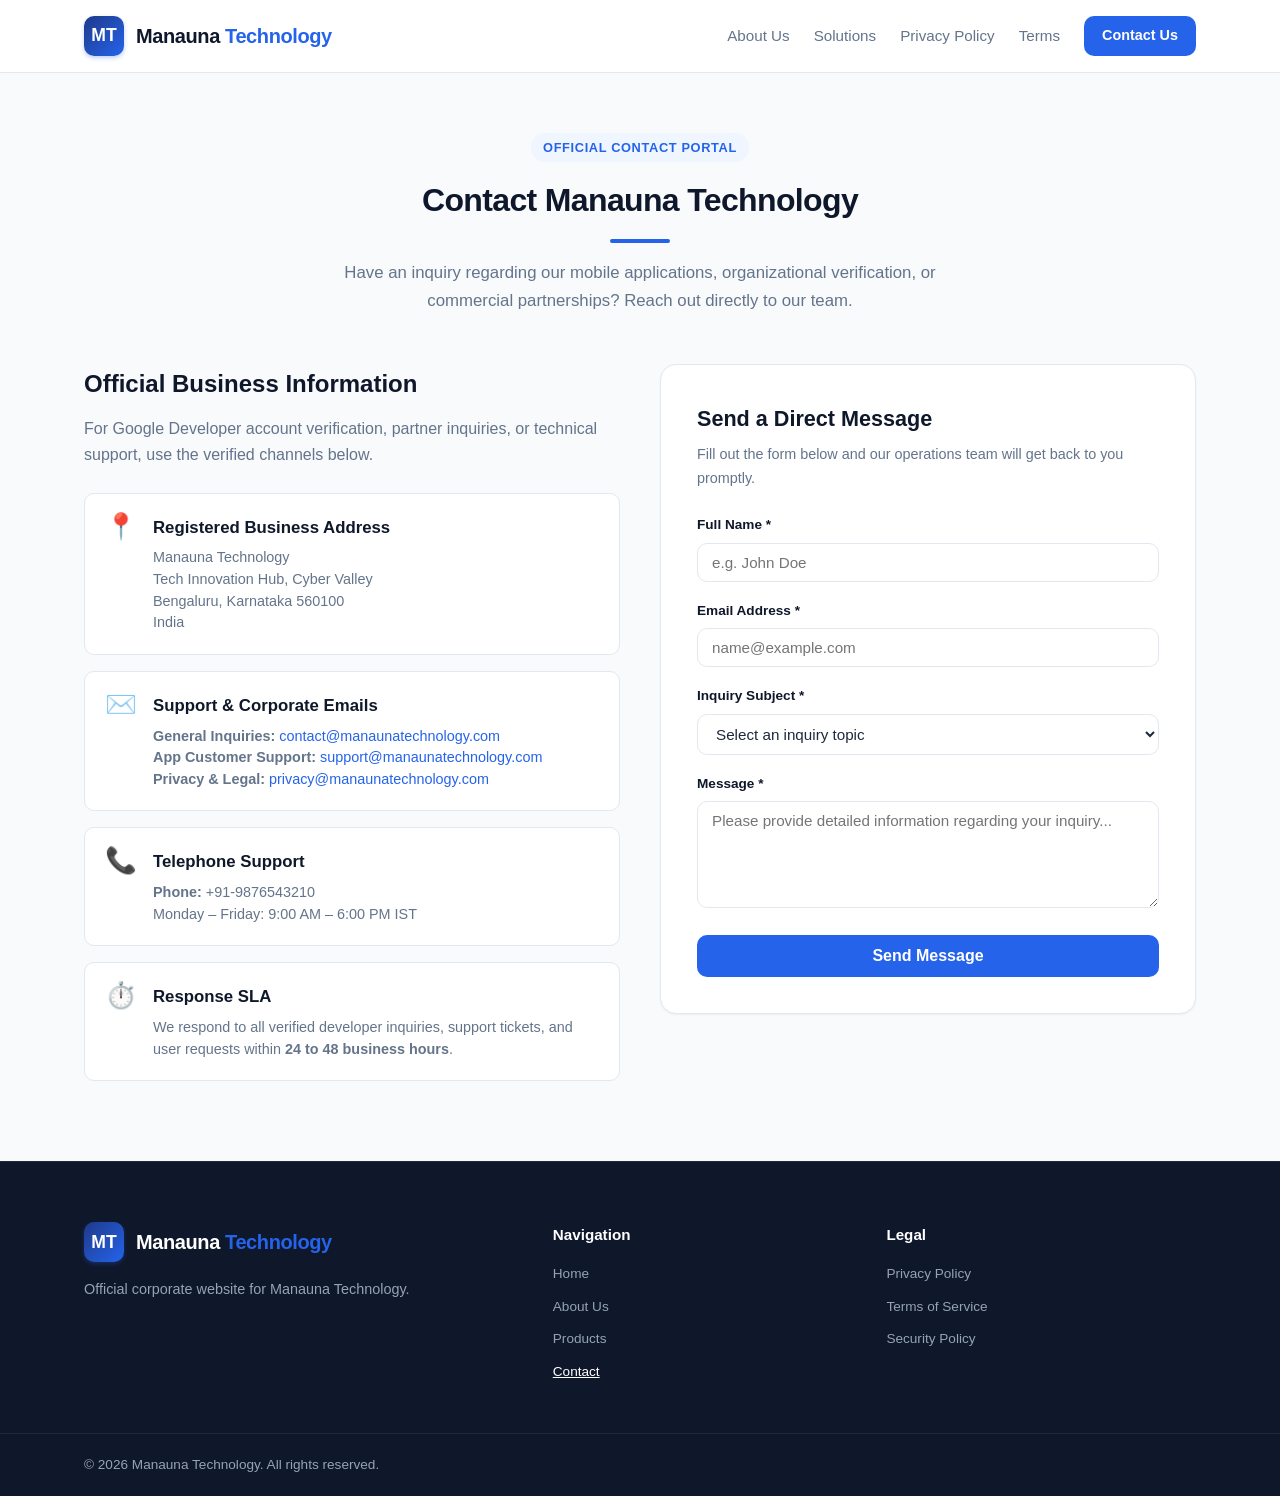
==== contact.html @ 19953732 "Initial commit: Manauna Technology official website with Google Organization verification files" ====
<!DOCTYPE html>
<html lang="en">
<head>
  <meta charset="UTF-8">
  <meta name="viewport" content="width=device-width, initial-scale=1.0">
  <meta http-equiv="X-UA-Compatible" content="IE=edge">
  <title>Contact Us - Manauna Technology</title>
  <meta name="description" content="Get in touch with Manauna Technology. Official organization address, support email, telephone, and business inquiry form.">
  <link rel="canonical" href="https://manojcse90.github.io/manauna-technology/contact.html">
  <link rel="stylesheet" href="css/style.css">

  <script type="application/ld+json">
  {
    "@context": "https://schema.org",
    "@type": "ContactPage",
    "mainEntity": {
      "@type": "Organization",
      "name": "Manauna Technology",
      "legalName": "Manauna Technology",
      "telephone": "+91-9876543210",
      "email": "contact@manaunatechnology.com",
      "address": {
        "@type": "PostalAddress",
        "streetAddress": "Tech Innovation Hub, Cyber Valley",
        "addressLocality": "Bengaluru",
        "addressRegion": "Karnataka",
        "postalCode": "560100",
        "addressCountry": "IN"
      }
    }
  }
  </script>
</head>
<body>
  <!-- Header -->
  <header class="navbar">
    <div class="container nav-container">
      <a href="index.html" class="brand-logo">
        <div class="logo-mark">MT</div>
        <div class="brand-name">Manauna <span>Technology</span></div>
      </a>
      <button class="nav-toggle" id="navToggle" aria-label="Toggle navigation">
        <span class="hamburger"></span>
      </button>
      <nav class="nav-menu" id="navMenu">
        <a href="index.html#about" class="nav-link">About Us</a>
        <a href="index.html#solutions" class="nav-link">Solutions</a>
        <a href="privacy.html" class="nav-link">Privacy Policy</a>
        <a href="terms.html" class="nav-link">Terms</a>
        <a href="contact.html" class="nav-btn active">Contact Us</a>
      </nav>
    </div>
  </header>

  <main class="page-content">
    <div class="container">
      <div class="section-header text-center">
        <span class="badge">Official Contact Portal</span>
        <h1 class="section-title">Contact Manauna Technology</h1>
        <div class="title-underline"></div>
        <p class="section-subtitle">
          Have an inquiry regarding our mobile applications, organizational verification, or commercial partnerships? Reach out directly to our team.
        </p>
      </div>

      <div class="contact-layout">
        <!-- Contact Details Column -->
        <div class="contact-info-panel">
          <h2>Official Business Information</h2>
          <p class="contact-desc">
            For Google Developer account verification, partner inquiries, or technical support, use the verified channels below.
          </p>

          <div class="contact-card-list">
            <div class="contact-card">
              <div class="contact-icon">📍</div>
              <div>
                <h4>Registered Business Address</h4>
                <p>Manauna Technology</p>
                <p>Tech Innovation Hub, Cyber Valley</p>
                <p>Bengaluru, Karnataka 560100</p>
                <p>India</p>
              </div>
            </div>

            <div class="contact-card">
              <div class="contact-icon">✉️</div>
              <div>
                <h4>Support & Corporate Emails</h4>
                <p><strong>General Inquiries:</strong> <a href="mailto:contact@manaunatechnology.com">contact@manaunatechnology.com</a></p>
                <p><strong>App Customer Support:</strong> <a href="mailto:support@manaunatechnology.com">support@manaunatechnology.com</a></p>
                <p><strong>Privacy & Legal:</strong> <a href="mailto:privacy@manaunatechnology.com">privacy@manaunatechnology.com</a></p>
              </div>
            </div>

            <div class="contact-card">
              <div class="contact-icon">📞</div>
              <div>
                <h4>Telephone Support</h4>
                <p><strong>Phone:</strong> +91-9876543210</p>
                <p class="text-muted">Monday – Friday: 9:00 AM – 6:00 PM IST</p>
              </div>
            </div>

            <div class="contact-card">
              <div class="contact-icon">⏱️</div>
              <div>
                <h4>Response SLA</h4>
                <p>We respond to all verified developer inquiries, support tickets, and user requests within <strong>24 to 48 business hours</strong>.</p>
              </div>
            </div>
          </div>
        </div>

        <!-- Contact Form Column -->
        <div class="contact-form-panel">
          <div class="form-container">
            <h3>Send a Direct Message</h3>
            <p>Fill out the form below and our operations team will get back to you promptly.</p>
            
            <form id="contactForm" onsubmit="handleContactSubmit(event)">
              <div class="form-group">
                <label for="fullName">Full Name *</label>
                <input type="text" id="fullName" name="fullName" required placeholder="e.g. John Doe">
              </div>

              <div class="form-group">
                <label for="emailAddress">Email Address *</label>
                <input type="email" id="emailAddress" name="emailAddress" required placeholder="name@example.com">
              </div>

              <div class="form-group">
                <label for="subject">Inquiry Subject *</label>
                <select id="subject" name="subject" required>
                  <option value="" disabled selected>Select an inquiry topic</option>
                  <option value="developer-support">App & Product Support</option>
                  <option value="org-verification">Organization & Verification Inquiries</option>
                  <option value="privacy-request">Privacy / Data Deletion Request</option>
                  <option value="partnership">Business Partnership</option>
                  <option value="other">Other</option>
                </select>
              </div>

              <div class="form-group">
                <label for="message">Message *</label>
                <textarea id="message" name="message" rows="5" required placeholder="Please provide detailed information regarding your inquiry..."></textarea>
              </div>

              <button type="submit" class="btn btn-primary btn-block" id="submitBtn">Send Message</button>
              <div id="formFeedback" class="form-feedback"></div>
            </form>
          </div>
        </div>
      </div>
    </div>
  </main>

  <!-- Footer -->
  <footer class="footer">
    <div class="container footer-container">
      <div class="footer-brand">
        <div class="brand-logo">
          <div class="logo-mark">MT</div>
          <div class="brand-name">Manauna <span>Technology</span></div>
        </div>
        <p class="footer-desc">
          Official corporate website for Manauna Technology.
        </p>
      </div>
      <div class="footer-links">
        <div class="link-col">
          <h4>Navigation</h4>
          <a href="index.html">Home</a>
          <a href="index.html#about">About Us</a>
          <a href="index.html#solutions">Products</a>
          <a href="contact.html" class="active">Contact</a>
        </div>
        <div class="link-col">
          <h4>Legal</h4>
          <a href="privacy.html">Privacy Policy</a>
          <a href="terms.html">Terms of Service</a>
          <a href="security.html">Security Policy</a>
        </div>
      </div>
    </div>
    <div class="footer-bottom">
      <div class="container footer-bottom-inner">
        <p>&copy; 2026 Manauna Technology. All rights reserved.</p>
      </div>
    </div>
  </footer>

  <script src="js/main.js"></script>
</body>
</html>
---- css/style.css ----
/* ==========================================================================
   Manauna Technology - Enterprise Corporate Stylesheet
   Modern, Clean, High-Trust Responsive UI for Google Organization Verification
   ========================================================================== */

:root {
  --primary: #2563eb;
  --primary-hover: #1d4ed8;
  --primary-light: #eff6ff;
  --primary-dark: #1e40af;
  --secondary: #0f172a;
  --accent: #38bdf8;
  --text-main: #1e293b;
  --text-muted: #64748b;
  --text-light: #94a3b8;
  --bg-page: #f8fafc;
  --bg-card: #ffffff;
  --border-color: #e2e8f0;
  --border-focus: #93c5fd;
  --success: #10b981;
  --font-sans: -apple-system, BlinkMacSystemFont, "Segoe UI", Roboto, "Helvetica Neue", Arial, sans-serif;
  --shadow-sm: 0 1px 2px 0 rgba(0, 0, 0, 0.05);
  --shadow-md: 0 4px 6px -1px rgba(0, 0, 0, 0.1), 0 2px 4px -1px rgba(0, 0, 0, 0.06);
  --shadow-lg: 0 10px 15px -3px rgba(0, 0, 0, 0.1), 0 4px 6px -2px rgba(0, 0, 0, 0.05);
  --radius-sm: 6px;
  --radius-md: 10px;
  --radius-lg: 16px;
  --radius-full: 9999px;
  --transition: all 0.2s cubic-bezier(0.4, 0, 0.2, 1);
}

*, *::before, *::after {
  box-sizing: border-box;
  margin: 0;
  padding: 0;
}

body {
  font-family: var(--font-sans);
  background-color: var(--bg-page);
  color: var(--text-main);
  line-height: 1.65;
  -webkit-font-smoothing: antialiased;
}

a {
  color: var(--primary);
  text-decoration: none;
  transition: var(--transition);
}

a:hover {
  color: var(--primary-hover);
  text-decoration: underline;
}

img {
  max-width: 100%;
  display: block;
}

.container {
  width: 100%;
  max-width: 1160px;
  margin: 0 auto;
  padding: 0 24px;
}

/* ==========================================================================
   Header & Navbar
   ========================================================================== */
.navbar {
  position: sticky;
  top: 0;
  z-index: 100;
  background-color: rgba(255, 255, 255, 0.95);
  backdrop-filter: blur(8px);
  border-bottom: 1px solid var(--border-color);
  padding: 16px 0;
}

.nav-container {
  display: flex;
  align-items: center;
  justify-content: space-between;
}

.brand-logo {
  display: flex;
  align-items: center;
  gap: 12px;
  text-decoration: none;
}

.logo-mark {
  width: 40px;
  height: 40px;
  background: linear-gradient(135deg, #1e3a8a 0%, #2563eb 100%);
  color: #ffffff;
  font-weight: 800;
  font-size: 1.1rem;
  display: flex;
  align-items: center;
  justify-content: center;
  border-radius: var(--radius-md);
  box-shadow: 0 2px 4px rgba(37, 99, 235, 0.3);
}

.brand-name {
  font-size: 1.25rem;
  font-weight: 700;
  color: var(--secondary);
  letter-spacing: -0.02em;
}

.brand-name span {
  color: var(--primary);
  font-weight: 600;
}

.nav-menu {
  display: flex;
  align-items: center;
  gap: 24px;
}

.nav-link {
  font-size: 0.95rem;
  font-weight: 500;
  color: var(--text-muted);
}

.nav-link:hover, .nav-link.active {
  color: var(--primary);
  text-decoration: none;
}

.nav-btn {
  display: inline-flex;
  align-items: center;
  padding: 8px 18px;
  border-radius: var(--radius-md);
  background-color: var(--primary);
  color: #ffffff !important;
  font-weight: 600;
  font-size: 0.9rem;
  text-decoration: none !important;
  transition: var(--transition);
}

.nav-btn:hover {
  background-color: var(--primary-hover);
  box-shadow: var(--shadow-sm);
}

.nav-toggle {
  display: none;
  background: none;
  border: none;
  cursor: pointer;
  padding: 8px;
}

.hamburger {
  display: block;
  width: 24px;
  height: 2px;
  background-color: var(--secondary);
  position: relative;
  transition: var(--transition);
}

.hamburger::before, .hamburger::after {
  content: '';
  position: absolute;
  width: 24px;
  height: 2px;
  background-color: var(--secondary);
  left: 0;
  transition: var(--transition);
}

.hamburger::before { top: -6px; }
.hamburger::after { bottom: -6px; }

/* ==========================================================================
   Hero Section
   ========================================================================== */
.hero-section {
  padding: 80px 0 60px;
  background: linear-gradient(180deg, #ffffff 0%, #f1f5f9 100%);
  border-bottom: 1px solid var(--border-color);
  text-align: center;
}

.hero-container {
  max-width: 840px;
}

.hero-badge {
  display: inline-block;
  padding: 6px 16px;
  background-color: var(--primary-light);
  color: var(--primary-dark);
  font-size: 0.85rem;
  font-weight: 600;
  border-radius: var(--radius-full);
  margin-bottom: 20px;
  border: 1px solid rgba(37, 99, 235, 0.2);
}

.hero-title {
  font-size: 2.75rem;
  font-weight: 800;
  line-height: 1.2;
  letter-spacing: -0.03em;
  color: var(--secondary);
  margin-bottom: 20px;
}

.hero-subtitle {
  font-size: 1.15rem;
  color: var(--text-muted);
  line-height: 1.6;
  margin-bottom: 32px;
}

.hero-actions {
  display: flex;
  justify-content: center;
  gap: 16px;
  margin-bottom: 40px;
}

.btn {
  display: inline-flex;
  align-items: center;
  justify-content: center;
  padding: 12px 26px;
  font-size: 1rem;
  font-weight: 600;
  border-radius: var(--radius-md);
  cursor: pointer;
  border: none;
  transition: var(--transition);
  text-decoration: none !important;
}

.btn-primary {
  background-color: var(--primary);
  color: #ffffff;
}

.btn-primary:hover {
  background-color: var(--primary-hover);
  box-shadow: var(--shadow-md);
}

.btn-secondary {
  background-color: #ffffff;
  color: var(--secondary);
  border: 1px solid var(--border-color);
}

.btn-secondary:hover {
  background-color: #f8fafc;
  border-color: #cbd5e1;
}

.btn-outline {
  background-color: transparent;
  color: #ffffff;
  border: 1px solid rgba(255, 255, 255, 0.4);
}

.btn-outline:hover {
  background-color: rgba(255, 255, 255, 0.1);
  border-color: #ffffff;
}

.btn-block {
  width: 100%;
}

.trust-strip {
  display: flex;
  flex-wrap: wrap;
  justify-content: center;
  gap: 24px;
  padding-top: 24px;
  border-top: 1px solid var(--border-color);
}

.trust-item {
  font-size: 0.9rem;
  font-weight: 500;
  color: var(--text-muted);
  display: flex;
  align-items: center;
  gap: 6px;
}

.check-icon {
  color: var(--success);
  font-weight: bold;
}

/* ==========================================================================
   Sections General
   ========================================================================== */
.section {
  padding: 80px 0;
}

.section-header {
  text-align: center;
  max-width: 680px;
  margin: 0 auto 50px;
}

.section-title {
  font-size: 2rem;
  font-weight: 700;
  letter-spacing: -0.02em;
  color: var(--secondary);
  margin-bottom: 12px;
}

.title-underline {
  width: 60px;
  height: 4px;
  background-color: var(--primary);
  border-radius: 2px;
  margin: 0 auto 16px;
}

.section-subtitle {
  font-size: 1.05rem;
  color: var(--text-muted);
}

/* ==========================================================================
   About Section & Corporate Facts
   ========================================================================== */
.about-grid {
  display: grid;
  grid-template-columns: repeat(auto-fit, minmax(300px, 1fr));
  gap: 24px;
  margin-bottom: 40px;
}

.about-card {
  background-color: var(--bg-card);
  padding: 32px 24px;
  border-radius: var(--radius-lg);
  border: 1px solid var(--border-color);
  box-shadow: var(--shadow-sm);
  transition: var(--transition);
}

.about-card:hover {
  transform: translateY(-2px);
  box-shadow: var(--shadow-md);
}

.card-icon {
  font-size: 2.2rem;
  margin-bottom: 16px;
}

.about-card h3 {
  font-size: 1.25rem;
  font-weight: 700;
  color: var(--secondary);
  margin-bottom: 10px;
}

.about-card p {
  color: var(--text-muted);
  font-size: 0.95rem;
}

.corporate-info-box {
  background: #ffffff;
  border: 1px solid var(--border-color);
  border-left: 5px solid var(--primary);
  border-radius: var(--radius-md);
  padding: 32px;
  box-shadow: var(--shadow-sm);
}

.corporate-info-box h3 {
  font-size: 1.3rem;
  color: var(--secondary);
  margin-bottom: 20px;
}

.info-columns {
  display: grid;
  grid-template-columns: repeat(auto-fit, minmax(280px, 1fr));
  gap: 16px;
}

.info-item {
  display: flex;
  flex-direction: column;
  gap: 4px;
}

.info-label {
  font-size: 0.8rem;
  text-transform: uppercase;
  letter-spacing: 0.05em;
  font-weight: 700;
  color: var(--text-light);
}

.info-value {
  font-size: 0.95rem;
  font-weight: 500;
  color: var(--secondary);
}

/* ==========================================================================
   Solutions & Products
   ========================================================================== */
.solutions-section {
  background-color: #ffffff;
  border-top: 1px solid var(--border-color);
  border-bottom: 1px solid var(--border-color);
}

.products-grid {
  display: grid;
  grid-template-columns: repeat(auto-fit, minmax(320px, 1fr));
  gap: 28px;
}

.product-card {
  position: relative;
  background-color: var(--bg-page);
  padding: 36px 28px;
  border-radius: var(--radius-lg);
  border: 1px solid var(--border-color);
  display: flex;
  flex-direction: column;
}

.product-badge {
  position: absolute;
  top: 18px;
  right: 18px;
  background-color: var(--primary-light);
  color: var(--primary-dark);
  font-size: 0.75rem;
  font-weight: 700;
  text-transform: uppercase;
  letter-spacing: 0.05em;
  padding: 4px 10px;
  border-radius: var(--radius-full);
}

.product-icon {
  font-size: 2.2rem;
  margin-bottom: 16px;
}

.product-card h3 {
  font-size: 1.35rem;
  color: var(--secondary);
  margin-bottom: 12px;
}

.product-card p {
  color: var(--text-muted);
  font-size: 0.95rem;
  margin-bottom: 20px;
  flex-grow: 1;
}

.product-features {
  list-style: none;
  border-top: 1px solid var(--border-color);
  padding-top: 16px;
}

.product-features li {
  font-size: 0.9rem;
  color: var(--text-main);
  margin-bottom: 6px;
  position: relative;
  padding-left: 20px;
}

.product-features li::before {
  content: '✓';
  position: absolute;
  left: 0;
  color: var(--success);
  font-weight: bold;
}

/* ==========================================================================
   Compliance & Trust Section
   ========================================================================== */
.compliance-grid {
  display: grid;
  grid-template-columns: repeat(auto-fit, minmax(260px, 1fr));
  gap: 24px;
}

.compliance-item {
  background-color: #ffffff;
  padding: 28px 24px;
  border-radius: var(--radius-md);
  border: 1px solid var(--border-color);
}

.compliance-item h4 {
  font-size: 1.1rem;
  color: var(--secondary);
  margin-bottom: 10px;
}

.compliance-item p {
  font-size: 0.9rem;
  color: var(--text-muted);
  line-height: 1.6;
}

/* ==========================================================================
   CTA Section
   ========================================================================== */
.cta-section {
  background: linear-gradient(135deg, #0f172a 0%, #1e293b 100%);
  color: #ffffff;
  padding: 70px 0;
  text-align: center;
}

.cta-container h2 {
  font-size: 2.25rem;
  font-weight: 700;
  margin-bottom: 14px;
}

.cta-container p {
  font-size: 1.1rem;
  color: #94a3b8;
  max-width: 600px;
  margin: 0 auto 30px;
}

.cta-buttons {
  display: flex;
  justify-content: center;
  gap: 16px;
}

/* ==========================================================================
   Legal Pages Styling (Privacy, Terms, Security)
   ========================================================================== */
.page-content {
  padding: 60px 0 80px;
}

.legal-container {
  max-width: 860px;
}

.legal-header {
  margin-bottom: 40px;
  padding-bottom: 24px;
  border-bottom: 1px solid var(--border-color);
}

.badge {
  display: inline-block;
  font-size: 0.8rem;
  font-weight: 700;
  text-transform: uppercase;
  letter-spacing: 0.05em;
  padding: 4px 12px;
  background-color: var(--primary-light);
  color: var(--primary);
  border-radius: var(--radius-full);
  margin-bottom: 12px;
}

.legal-header h1 {
  font-size: 2.5rem;
  color: var(--secondary);
  margin-bottom: 8px;
}

.last-updated {
  color: var(--text-light);
  font-size: 0.9rem;
  margin-bottom: 16px;
}

.legal-intro {
  font-size: 1.1rem;
  color: var(--text-muted);
}

.legal-body {
  background-color: #ffffff;
  padding: 40px;
  border-radius: var(--radius-lg);
  border: 1px solid var(--border-color);
  box-shadow: var(--shadow-sm);
}

.legal-section {
  margin-bottom: 36px;
}

.legal-section:last-child {
  margin-bottom: 0;
}

.legal-section h2 {
  font-size: 1.4rem;
  color: var(--secondary);
  margin-bottom: 14px;
  padding-bottom: 6px;
  border-bottom: 1px solid #f1f5f9;
}

.legal-section p {
  color: var(--text-main);
  font-size: 0.95rem;
  margin-bottom: 14px;
}

.legal-section ul {
  margin: 0 0 16px 20px;
}

.legal-section li {
  color: var(--text-main);
  font-size: 0.95rem;
  margin-bottom: 8px;
}

.highlight-box, .compliance-highlight, .action-card, .contact-box {
  background-color: var(--bg-page);
  padding: 20px;
  border-radius: var(--radius-md);
  border: 1px solid var(--border-color);
  margin: 16px 0;
  font-size: 0.95rem;
}

.compliance-highlight {
  border-left: 4px solid var(--primary);
  background-color: var(--primary-light);
  color: var(--primary-dark);
}

.compliance-highlight p {
  color: var(--primary-dark);
  margin: 0;
  font-weight: 500;
}

.action-card {
  border-left: 4px solid var(--success);
}

.action-card h3 {
  font-size: 1.1rem;
  margin-bottom: 8px;
  color: var(--secondary);
}

/* ==========================================================================
   Contact Page Layout
   ========================================================================== */
.contact-layout {
  display: grid;
  grid-template-columns: 1fr 1fr;
  gap: 40px;
  margin-top: 40px;
}

.contact-info-panel h2 {
  font-size: 1.5rem;
  color: var(--secondary);
  margin-bottom: 12px;
}

.contact-desc {
  color: var(--text-muted);
  margin-bottom: 24px;
}

.contact-card-list {
  display: flex;
  flex-direction: column;
  gap: 16px;
}

.contact-card {
  background-color: #ffffff;
  padding: 20px;
  border-radius: var(--radius-md);
  border: 1px solid var(--border-color);
  display: flex;
  gap: 16px;
  align-items: flex-start;
}

.contact-icon {
  font-size: 1.6rem;
  line-height: 1;
}

.contact-card h4 {
  font-size: 1.05rem;
  color: var(--secondary);
  margin-bottom: 6px;
}

.contact-card p {
  font-size: 0.9rem;
  color: var(--text-muted);
  line-height: 1.5;
}

.form-container {
  background-color: #ffffff;
  padding: 36px;
  border-radius: var(--radius-lg);
  border: 1px solid var(--border-color);
  box-shadow: var(--shadow-sm);
}

.form-container h3 {
  font-size: 1.35rem;
  color: var(--secondary);
  margin-bottom: 6px;
}

.form-container > p {
  font-size: 0.9rem;
  color: var(--text-muted);
  margin-bottom: 24px;
}

.form-group {
  margin-bottom: 18px;
}

.form-group label {
  display: block;
  font-size: 0.85rem;
  font-weight: 600;
  color: var(--secondary);
  margin-bottom: 6px;
}

.form-group input,
.form-group select,
.form-group textarea {
  width: 100%;
  padding: 10px 14px;
  border: 1px solid var(--border-color);
  border-radius: var(--radius-md);
  font-family: inherit;
  font-size: 0.95rem;
  color: var(--text-main);
  background-color: #ffffff;
  transition: var(--transition);
}

.form-group input:focus,
.form-group select:focus,
.form-group textarea:focus {
  outline: none;
  border-color: var(--primary);
  box-shadow: 0 0 0 3px rgba(37, 99, 235, 0.15);
}

.form-feedback {
  margin-top: 16px;
  padding: 12px;
  border-radius: var(--radius-md);
  font-size: 0.9rem;
  display: none;
}

.form-feedback.success {
  display: block;
  background-color: #ecfdf5;
  color: #065f46;
  border: 1px solid #a7f3d0;
}

/* ==========================================================================
   Footer
   ========================================================================== */
.footer {
  background-color: var(--secondary);
  color: #94a3b8;
  padding: 60px 0 0;
  border-top: 1px solid #1e293b;
}

.footer-container {
  display: grid;
  grid-template-columns: 1.6fr 2.4fr;
  gap: 40px;
  padding-bottom: 40px;
}

.footer-brand .brand-logo {
  margin-bottom: 16px;
}

.footer-brand .brand-name {
  color: #ffffff;
}

.footer-desc {
  font-size: 0.9rem;
  line-height: 1.6;
  margin-bottom: 20px;
  max-width: 360px;
}

.footer-contact-brief p {
  font-size: 0.85rem;
  margin-bottom: 4px;
}

.footer-links {
  display: grid;
  grid-template-columns: repeat(auto-fit, minmax(140px, 1fr));
  gap: 24px;
}

.link-col h4 {
  font-size: 0.95rem;
  font-weight: 600;
  color: #ffffff;
  margin-bottom: 16px;
}

.link-col a {
  display: block;
  font-size: 0.85rem;
  color: #94a3b8;
  margin-bottom: 10px;
  text-decoration: none;
}

.link-col a:hover, .link-col a.active {
  color: #ffffff;
  text-decoration: underline;
}

.footer-bottom {
  border-top: 1px solid #1e293b;
  padding: 20px 0;
  font-size: 0.85rem;
}

.footer-bottom-inner {
  display: flex;
  justify-content: space-between;
  align-items: center;
  flex-wrap: wrap;
  gap: 12px;
}

/* ==========================================================================
   Responsive Breakpoints
   ========================================================================== */
@media (max-width: 900px) {
  .hero-title {
    font-size: 2.2rem;
  }
  .contact-layout {
    grid-template-columns: 1fr;
  }
  .footer-container {
    grid-template-columns: 1fr;
  }
}

@media (max-width: 768px) {
  .nav-menu {
    position: absolute;
    top: 100%;
    left: 0;
    right: 0;
    background-color: #ffffff;
    flex-direction: column;
    padding: 24px;
    gap: 16px;
    border-bottom: 1px solid var(--border-color);
    box-shadow: var(--shadow-lg);
    display: none;
  }
  
  .nav-menu.active {
    display: flex;
  }
  
  .nav-toggle {
    display: block;
  }
  
  .hero-section {
    padding: 50px 0 40px;
  }
  
  .hero-title {
    font-size: 1.85rem;
  }
  
  .legal-body {
    padding: 24px 16px;
  }
  
  .corporate-info-box {
    padding: 20px;
  }
}
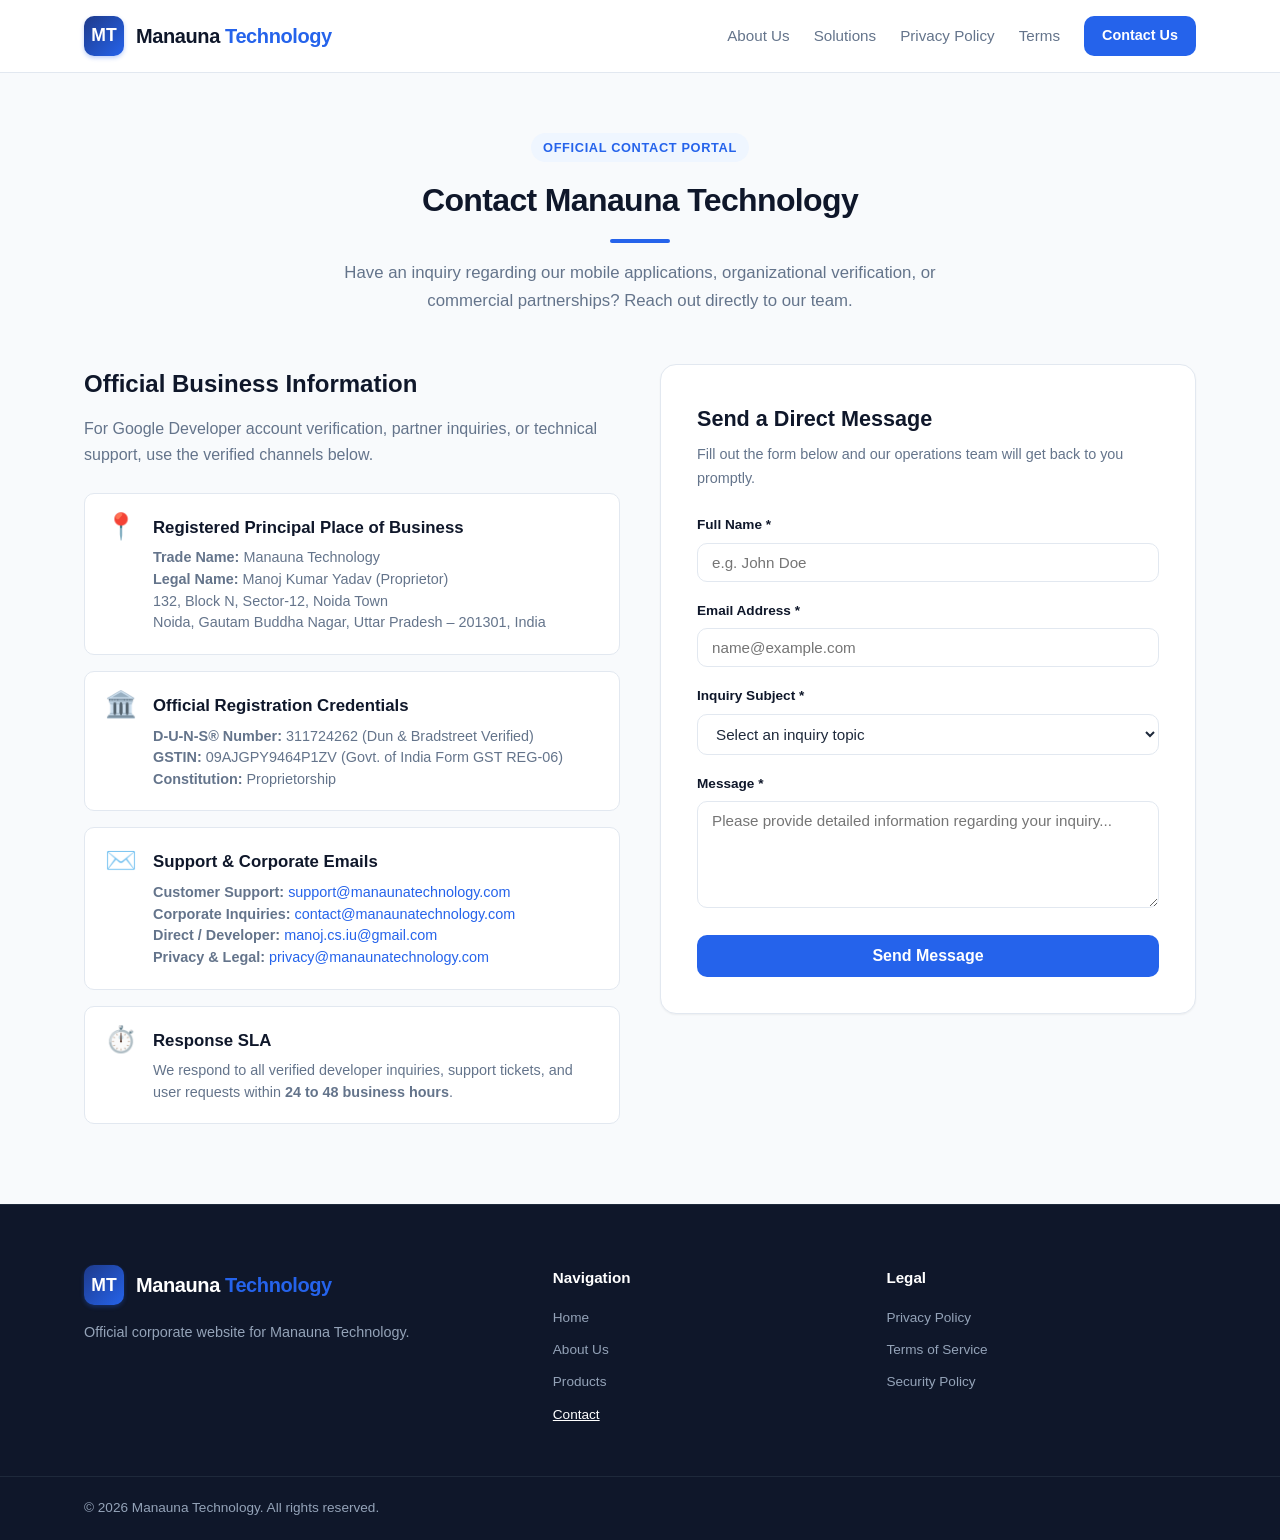
==== commit ca4fad22: "Update official legal details: GSTIN 09AJGPY9464P1ZV, D-U-N-S 311724262, and registered Noida addres" ====
--- a/contact.html
+++ b/contact.html
@@ -16,15 +16,17 @@
     "mainEntity": {
       "@type": "Organization",
       "name": "Manauna Technology",
-      "legalName": "Manauna Technology",
-      "telephone": "+91-9876543210",
+      "legalName": "Manoj Kumar Yadav",
+      "taxID": "09AJGPY9464P1ZV",
+      "duns": "311724262",
       "email": "contact@manaunatechnology.com",
       "address": {
         "@type": "PostalAddress",
-        "streetAddress": "Tech Innovation Hub, Cyber Valley",
-        "addressLocality": "Bengaluru",
-        "addressRegion": "Karnataka",
-        "postalCode": "560100",
+        "streetAddress": "132, Block N, Sector-12, Noida Town",
+        "addressLocality": "Noida",
+        "district": "Gautam Buddha Nagar",
+        "addressRegion": "Uttar Pradesh",
+        "postalCode": "201301",
         "addressCountry": "IN"
       }
     }
@@ -75,11 +77,21 @@
             <div class="contact-card">
               <div class="contact-icon">📍</div>
               <div>
-                <h4>Registered Business Address</h4>
-                <p>Manauna Technology</p>
-                <p>Tech Innovation Hub, Cyber Valley</p>
-                <p>Bengaluru, Karnataka 560100</p>
-                <p>India</p>
+                <h4>Registered Principal Place of Business</h4>
+                <p><strong>Trade Name:</strong> Manauna Technology</p>
+                <p><strong>Legal Name:</strong> Manoj Kumar Yadav (Proprietor)</p>
+                <p>132, Block N, Sector-12, Noida Town</p>
+                <p>Noida, Gautam Buddha Nagar, Uttar Pradesh – 201301, India</p>
+              </div>
+            </div>
+
+            <div class="contact-card">
+              <div class="contact-icon">🏛️</div>
+              <div>
+                <h4>Official Registration Credentials</h4>
+                <p><strong>D-U-N-S® Number:</strong> 311724262 (Dun & Bradstreet Verified)</p>
+                <p><strong>GSTIN:</strong> 09AJGPY9464P1ZV (Govt. of India Form GST REG-06)</p>
+                <p><strong>Constitution:</strong> Proprietorship</p>
               </div>
             </div>
 
@@ -87,18 +99,10 @@
               <div class="contact-icon">✉️</div>
               <div>
                 <h4>Support & Corporate Emails</h4>
-                <p><strong>General Inquiries:</strong> <a href="mailto:contact@manaunatechnology.com">contact@manaunatechnology.com</a></p>
-                <p><strong>App Customer Support:</strong> <a href="mailto:support@manaunatechnology.com">support@manaunatechnology.com</a></p>
+                <p><strong>Customer Support:</strong> <a href="mailto:support@manaunatechnology.com">support@manaunatechnology.com</a></p>
+                <p><strong>Corporate Inquiries:</strong> <a href="mailto:contact@manaunatechnology.com">contact@manaunatechnology.com</a></p>
+                <p><strong>Direct / Developer:</strong> <a href="mailto:manoj.cs.iu@gmail.com">manoj.cs.iu@gmail.com</a></p>
                 <p><strong>Privacy & Legal:</strong> <a href="mailto:privacy@manaunatechnology.com">privacy@manaunatechnology.com</a></p>
-              </div>
-            </div>
-
-            <div class="contact-card">
-              <div class="contact-icon">📞</div>
-              <div>
-                <h4>Telephone Support</h4>
-                <p><strong>Phone:</strong> +91-9876543210</p>
-                <p class="text-muted">Monday – Friday: 9:00 AM – 6:00 PM IST</p>
               </div>
             </div>
 
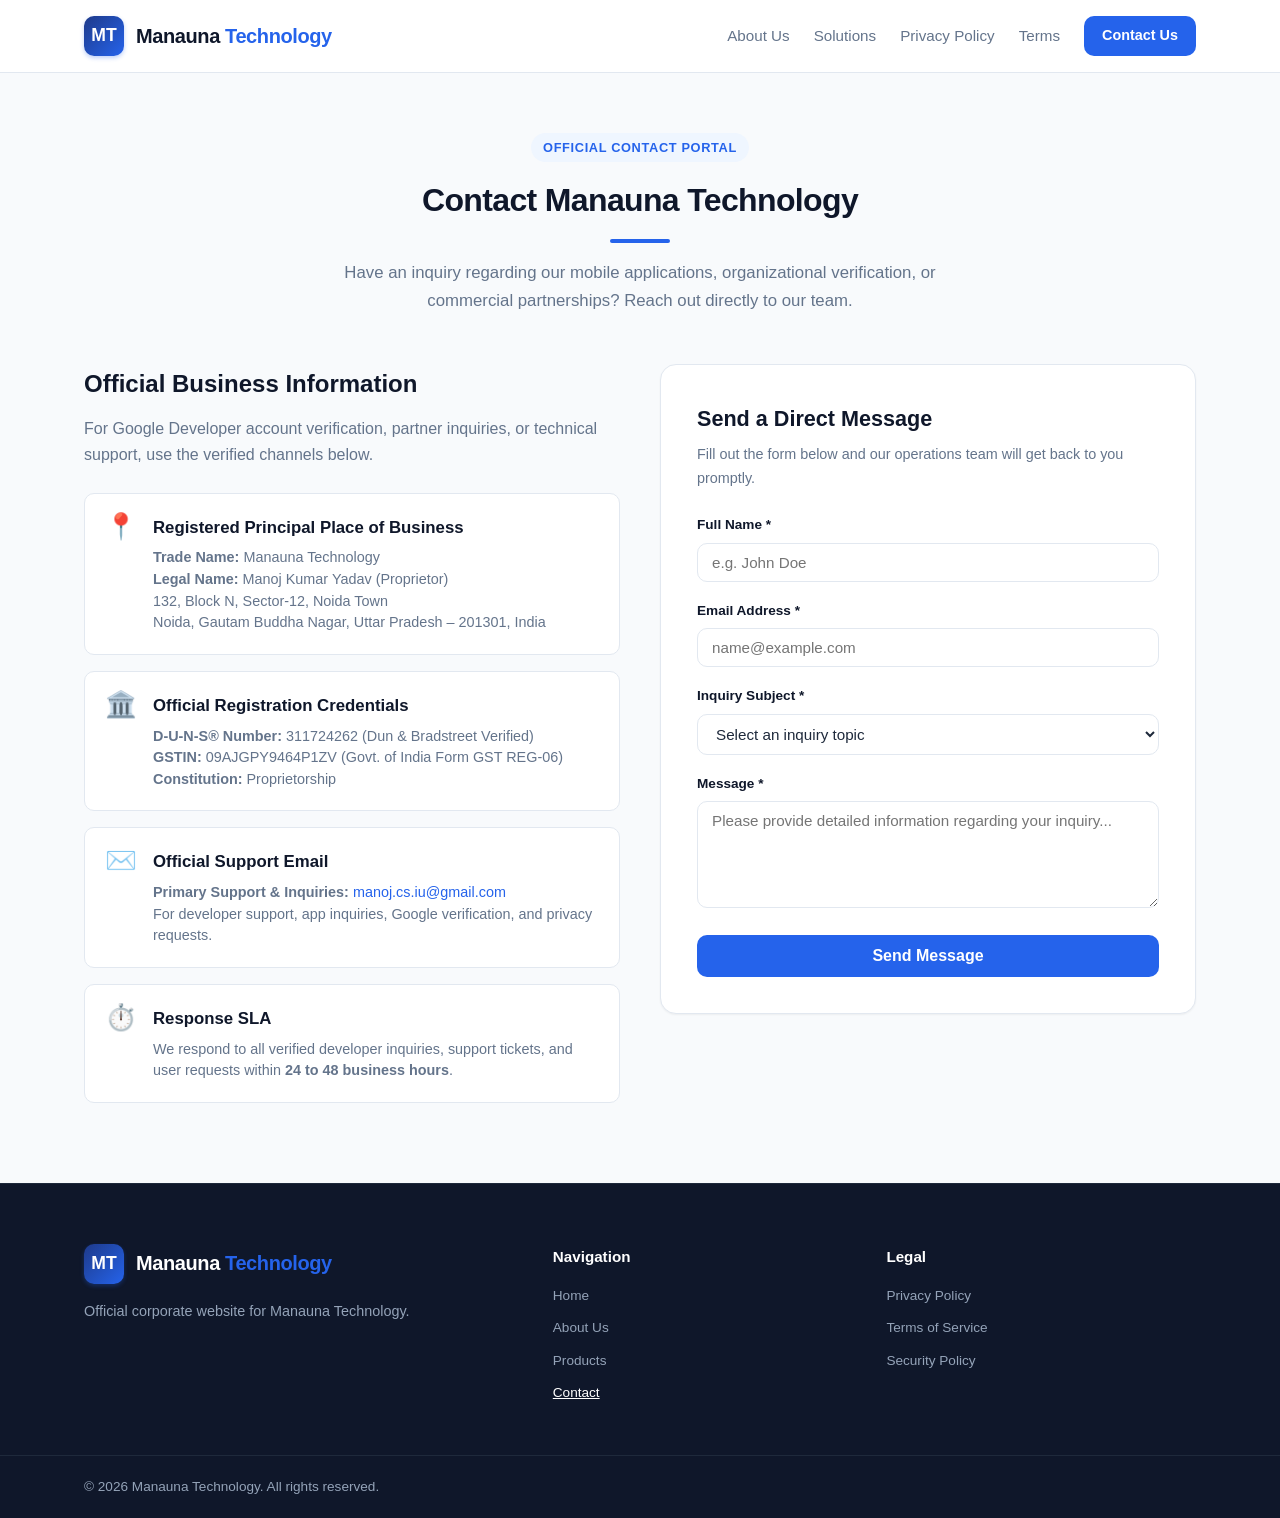
==== commit 218e9ba5: "Update support email to manoj.cs.iu@gmail.com across all pages and schemas" ====
--- a/contact.html
+++ b/contact.html
@@ -19,7 +19,7 @@
       "legalName": "Manoj Kumar Yadav",
       "taxID": "09AJGPY9464P1ZV",
       "duns": "311724262",
-      "email": "contact@manaunatechnology.com",
+      "email": "manoj.cs.iu@gmail.com",
       "address": {
         "@type": "PostalAddress",
         "streetAddress": "132, Block N, Sector-12, Noida Town",
@@ -98,11 +98,9 @@
             <div class="contact-card">
               <div class="contact-icon">✉️</div>
               <div>
-                <h4>Support & Corporate Emails</h4>
-                <p><strong>Customer Support:</strong> <a href="mailto:support@manaunatechnology.com">support@manaunatechnology.com</a></p>
-                <p><strong>Corporate Inquiries:</strong> <a href="mailto:contact@manaunatechnology.com">contact@manaunatechnology.com</a></p>
-                <p><strong>Direct / Developer:</strong> <a href="mailto:manoj.cs.iu@gmail.com">manoj.cs.iu@gmail.com</a></p>
-                <p><strong>Privacy & Legal:</strong> <a href="mailto:privacy@manaunatechnology.com">privacy@manaunatechnology.com</a></p>
+                <h4>Official Support Email</h4>
+                <p><strong>Primary Support & Inquiries:</strong> <a href="mailto:manoj.cs.iu@gmail.com">manoj.cs.iu@gmail.com</a></p>
+                <p class="text-muted">For developer support, app inquiries, Google verification, and privacy requests.</p>
               </div>
             </div>
 
